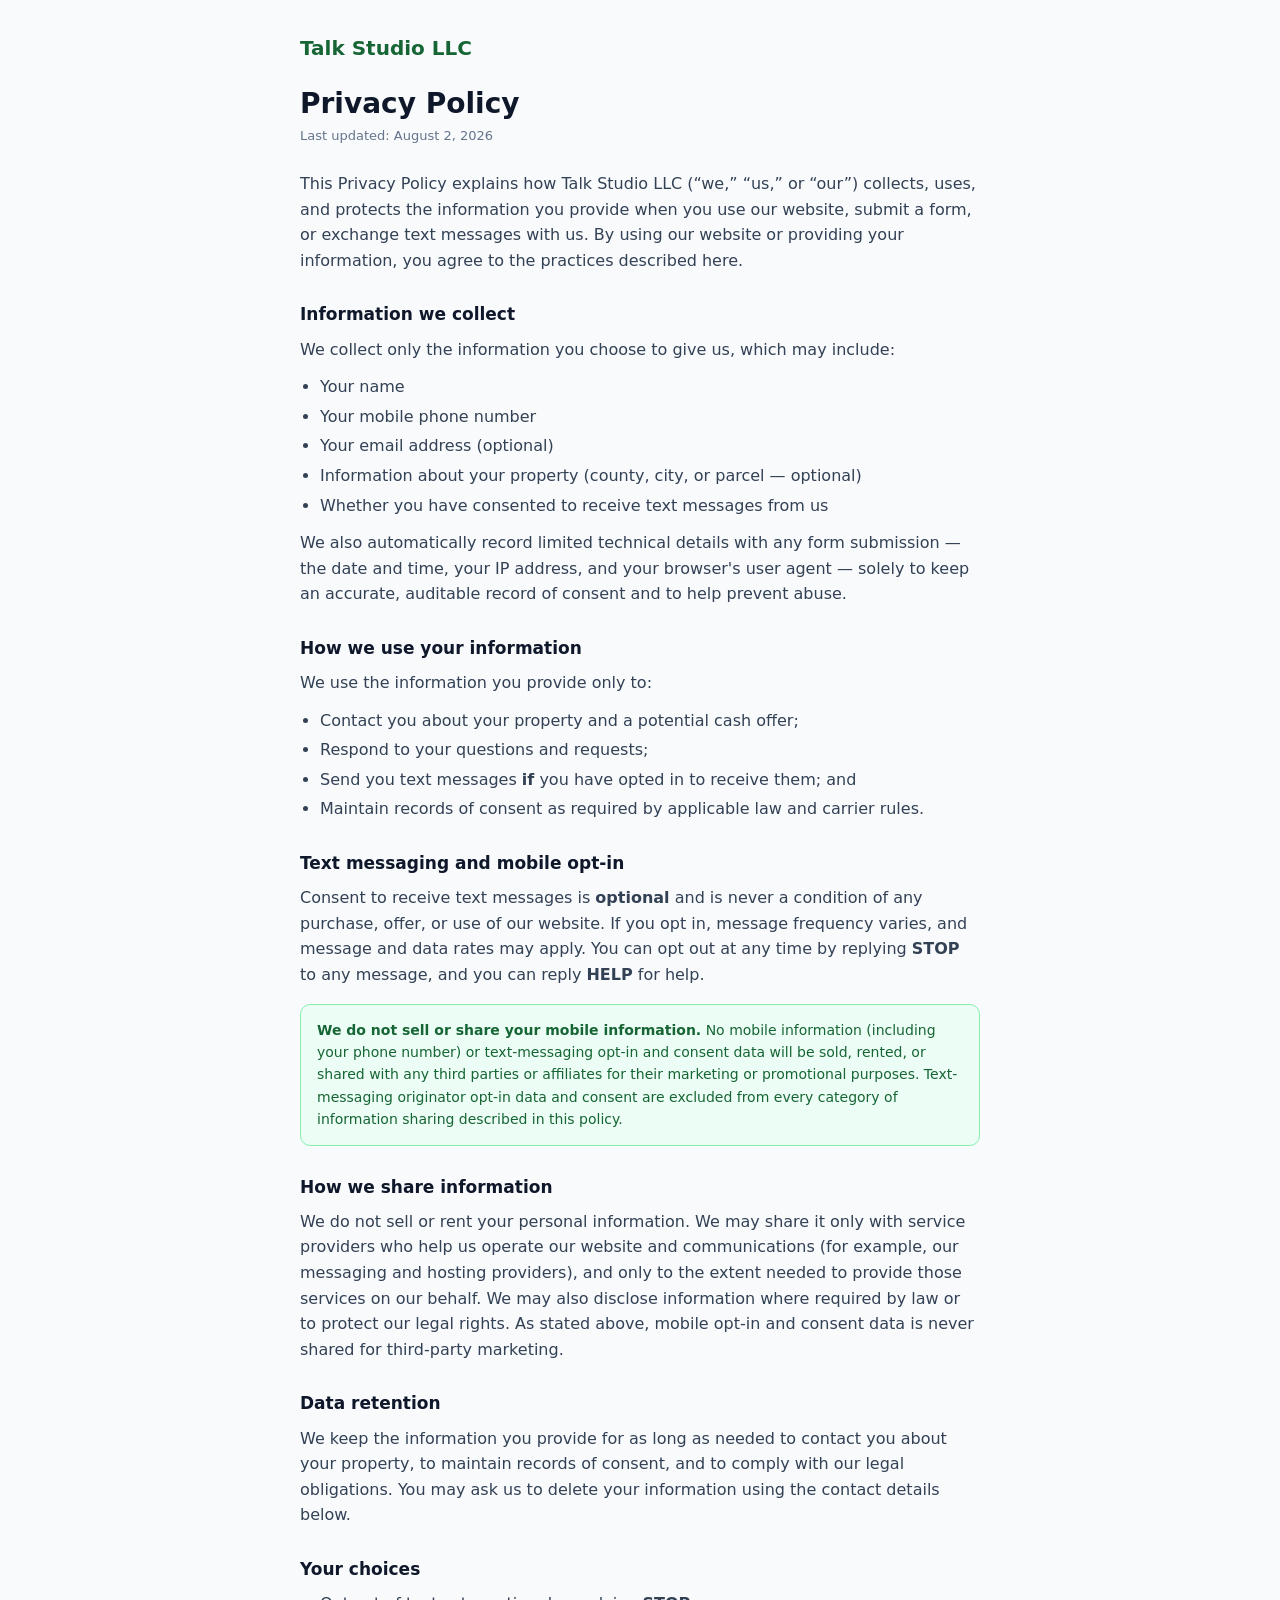
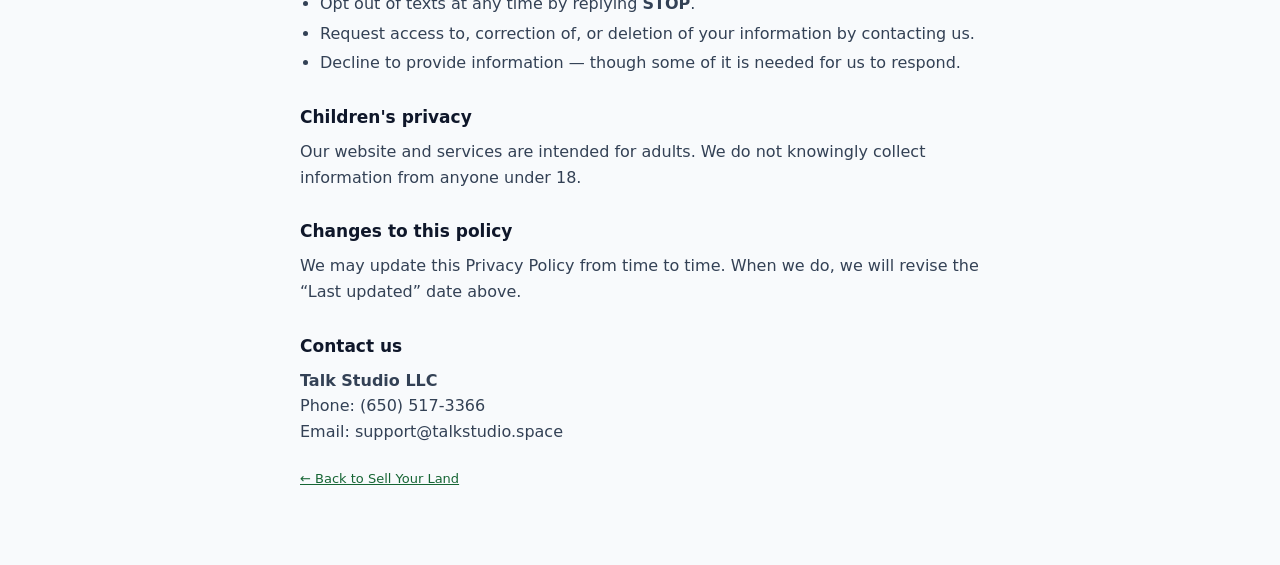
==== privacy/index.html @ fc077828 "Add Privacy Policy page and link it from opt-in page + footer The /privacy URL 404'd — the site coll" ====
<!doctype html>
<html lang="en">
<head>
<meta charset="UTF-8" />
<meta name="viewport" content="width=device-width, initial-scale=1.0" />
<title>Privacy Policy — SmartInvestorCRM</title>
<meta name="description" content="How Talk Studio LLC collects, uses, and protects the information you provide, including SMS opt-in and consent data." />
<style>
  /* Standalone, plain, and obviously a policy page — this is the Privacy
     Policy URL supplied to Twilio/carrier toll-free verification, so it must
     stay readable and unbranded by the dark app theme. */
  * { box-sizing: border-box; }
  body {
    margin: 0; background: #f8fafc; color: #0f172a;
    font-family: ui-sans-serif, system-ui, -apple-system, "Segoe UI", Roboto, sans-serif;
    line-height: 1.6;
  }
  .wrap { max-width: 720px; margin: 0 auto; padding: 32px 20px 64px; }
  header { margin-bottom: 24px; }
  .brand { font-weight: 800; font-size: 20px; color: #166534; }
  a { color: #166534; }
  h1 { font-size: 28px; font-weight: 800; line-height: 1.15; margin: 0 0 6px; }
  .updated { font-size: 13px; color: #64748b; margin: 0 0 24px; }
  h2 { font-size: 17px; font-weight: 700; color: #0f172a; margin: 28px 0 8px; }
  p { margin: 0 0 12px; color: #334155; }
  ul { margin: 0 0 12px; padding-left: 20px; color: #334155; }
  li { margin-bottom: 4px; }
  .callout {
    background: #ecfdf5; border: 1px solid #86efac; border-radius: 10px;
    padding: 14px 16px; margin: 16px 0; color: #166534; font-size: 14px;
  }
  .contact { margin-top: 8px; }
</style>
</head>
<body>
<div class="wrap">
  <header><div class="brand" data-business-name>Talk Studio LLC</div></header>

  <h1>Privacy Policy</h1>
  <p class="updated">Last updated: August 2, 2026</p>

  <p>
    This Privacy Policy explains how <span data-business-name>Talk Studio LLC</span>
    (&ldquo;we,&rdquo; &ldquo;us,&rdquo; or &ldquo;our&rdquo;) collects, uses, and
    protects the information you provide when you use our website, submit a form, or
    exchange text messages with us. By using our website or providing your
    information, you agree to the practices described here.
  </p>

  <h2>Information we collect</h2>
  <p>We collect only the information you choose to give us, which may include:</p>
  <ul>
    <li>Your name</li>
    <li>Your mobile phone number</li>
    <li>Your email address (optional)</li>
    <li>Information about your property (county, city, or parcel — optional)</li>
    <li>Whether you have consented to receive text messages from us</li>
  </ul>
  <p>
    We also automatically record limited technical details with any form
    submission — the date and time, your IP address, and your browser's user
    agent — solely to keep an accurate, auditable record of consent and to help
    prevent abuse.
  </p>

  <h2>How we use your information</h2>
  <p>We use the information you provide only to:</p>
  <ul>
    <li>Contact you about your property and a potential cash offer;</li>
    <li>Respond to your questions and requests;</li>
    <li>Send you text messages <strong>if</strong> you have opted in to receive them; and</li>
    <li>Maintain records of consent as required by applicable law and carrier rules.</li>
  </ul>

  <h2>Text messaging and mobile opt-in</h2>
  <p>
    Consent to receive text messages is <strong>optional</strong> and is never a
    condition of any purchase, offer, or use of our website. If you opt in, message
    frequency varies, and message and data rates may apply. You can opt out at any
    time by replying <strong>STOP</strong> to any message, and you can reply
    <strong>HELP</strong> for help.
  </p>
  <div class="callout">
    <strong>We do not sell or share your mobile information.</strong> No mobile
    information (including your phone number) or text-messaging opt-in and consent
    data will be sold, rented, or shared with any third parties or affiliates for
    their marketing or promotional purposes. Text-messaging originator opt-in data
    and consent are excluded from every category of information sharing described in
    this policy.
  </div>

  <h2>How we share information</h2>
  <p>
    We do not sell or rent your personal information. We may share it only with
    service providers who help us operate our website and communications (for
    example, our messaging and hosting providers), and only to the extent needed to
    provide those services on our behalf. We may also disclose information where
    required by law or to protect our legal rights. As stated above, mobile opt-in
    and consent data is never shared for third-party marketing.
  </p>

  <h2>Data retention</h2>
  <p>
    We keep the information you provide for as long as needed to contact you about
    your property, to maintain records of consent, and to comply with our legal
    obligations. You may ask us to delete your information using the contact details
    below.
  </p>

  <h2>Your choices</h2>
  <ul>
    <li>Opt out of texts at any time by replying <strong>STOP</strong>.</li>
    <li>Request access to, correction of, or deletion of your information by contacting us.</li>
    <li>Decline to provide information — though some of it is needed for us to respond.</li>
  </ul>

  <h2>Children's privacy</h2>
  <p>
    Our website and services are intended for adults. We do not knowingly collect
    information from anyone under 18.
  </p>

  <h2>Changes to this policy</h2>
  <p>
    We may update this Privacy Policy from time to time. When we do, we will revise
    the &ldquo;Last updated&rdquo; date above.
  </p>

  <h2>Contact us</h2>
  <p class="contact">
    <strong data-business-name>Talk Studio LLC</strong><br />
    Phone: <span data-business-phone>(650) 517-3366</span><br />
    Email: <span data-business-email>support@talkstudio.space</span>
  </p>

  <p style="margin-top:24px;font-size:13px;">
    <a href="/sell-your-land">&larr; Back to Sell Your Land</a>
  </p>
</div>

<script src="/assets/config.js"></script>
<script>
  // Single source of truth for business details: fill every [data-business-*]
  // placeholder from config.js, exactly like the opt-in page does, so the
  // legal entity name, phone, and email can never drift between pages.
  (function () {
    var b = (window.SITE_CONFIG || {}).business || {};
    function fill(attr, value) {
      if (!value) return;
      var nodes = document.querySelectorAll('[' + attr + ']');
      for (var i = 0; i < nodes.length; i++) nodes[i].textContent = value;
    }
    fill('data-business-name', b.name);
    fill('data-business-phone', b.phone);
    fill('data-business-email', b.email);
  })();
</script>
</body>
</html>
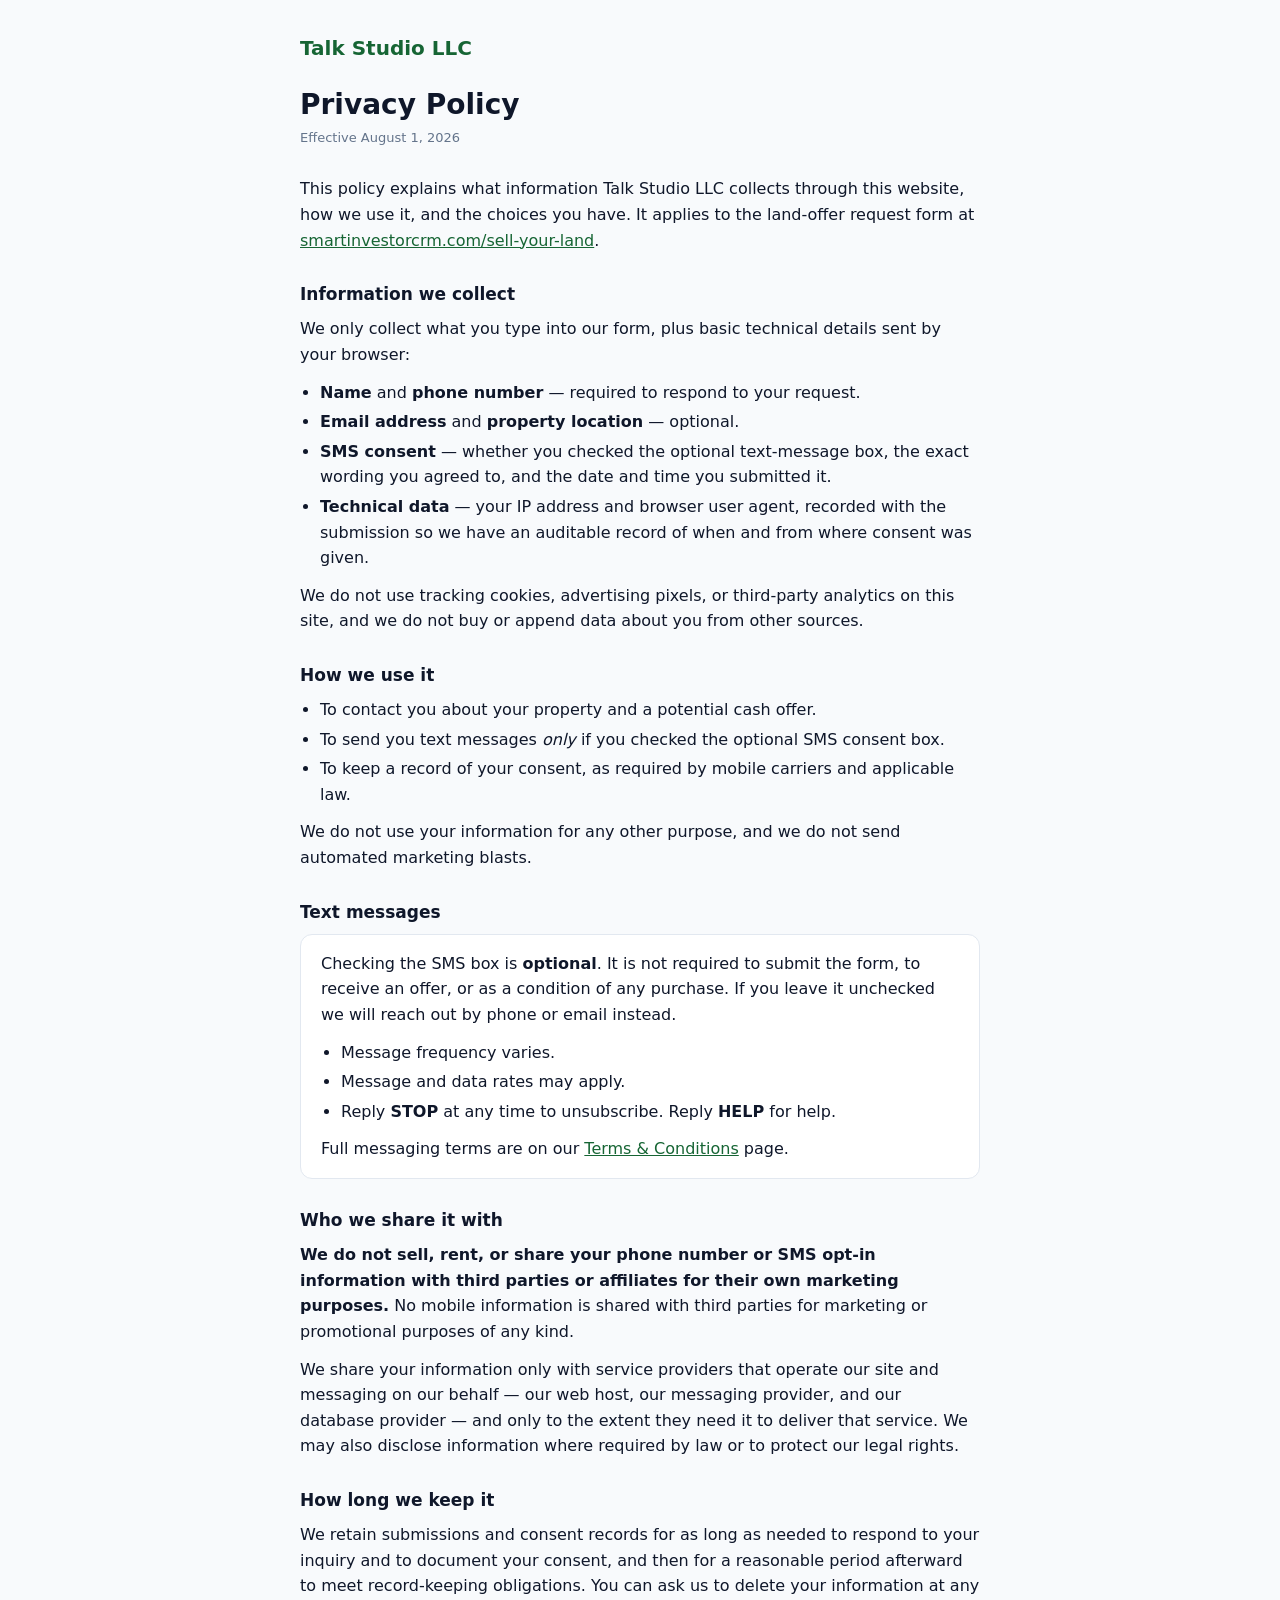
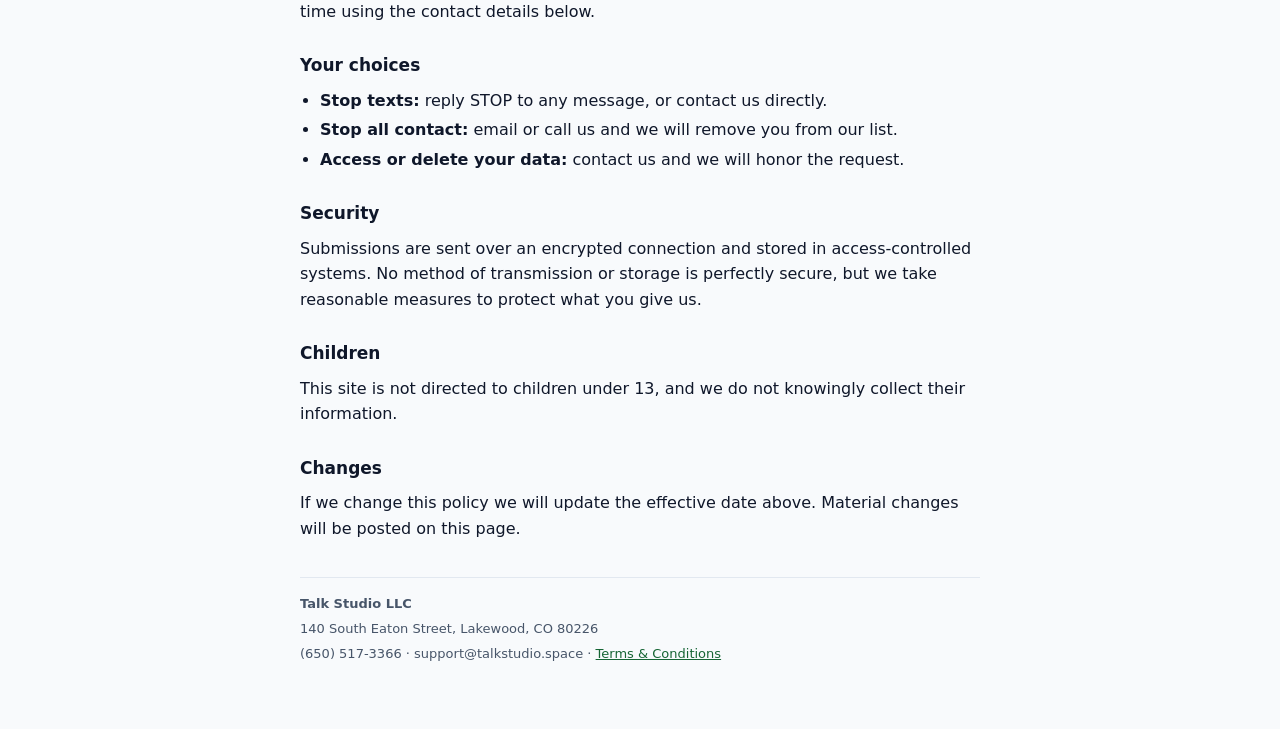
==== commit 124113a9: "feat(legal): add standalone Privacy + Terms pages on shared styling Adds dedicated /privacy and /ter" ====
--- a/privacy/index.html
+++ b/privacy/index.html
@@ -3,157 +3,118 @@
 <head>
 <meta charset="UTF-8" />
 <meta name="viewport" content="width=device-width, initial-scale=1.0" />
-<title>Privacy Policy — SmartInvestorCRM</title>
-<meta name="description" content="How Talk Studio LLC collects, uses, and protects the information you provide, including SMS opt-in and consent data." />
-<style>
-  /* Standalone, plain, and obviously a policy page — this is the Privacy
-     Policy URL supplied to Twilio/carrier toll-free verification, so it must
-     stay readable and unbranded by the dark app theme. */
-  * { box-sizing: border-box; }
-  body {
-    margin: 0; background: #f8fafc; color: #0f172a;
-    font-family: ui-sans-serif, system-ui, -apple-system, "Segoe UI", Roboto, sans-serif;
-    line-height: 1.6;
-  }
-  .wrap { max-width: 720px; margin: 0 auto; padding: 32px 20px 64px; }
-  header { margin-bottom: 24px; }
-  .brand { font-weight: 800; font-size: 20px; color: #166534; }
-  a { color: #166534; }
-  h1 { font-size: 28px; font-weight: 800; line-height: 1.15; margin: 0 0 6px; }
-  .updated { font-size: 13px; color: #64748b; margin: 0 0 24px; }
-  h2 { font-size: 17px; font-weight: 700; color: #0f172a; margin: 28px 0 8px; }
-  p { margin: 0 0 12px; color: #334155; }
-  ul { margin: 0 0 12px; padding-left: 20px; color: #334155; }
-  li { margin-bottom: 4px; }
-  .callout {
-    background: #ecfdf5; border: 1px solid #86efac; border-radius: 10px;
-    padding: 14px 16px; margin: 16px 0; color: #166534; font-size: 14px;
-  }
-  .contact { margin-top: 8px; }
-</style>
+<title>Privacy Policy — Talk Studio LLC</title>
+<meta name="description" content="How Talk Studio LLC collects, uses, and protects the information you submit, including phone numbers and SMS opt-in data." />
+<link rel="stylesheet" href="/assets/legal.css" />
 </head>
 <body>
 <div class="wrap">
-  <header><div class="brand" data-business-name>Talk Studio LLC</div></header>
+  <header><a class="brand" href="/sell-your-land/" data-business-name>Talk Studio LLC</a></header>
 
   <h1>Privacy Policy</h1>
-  <p class="updated">Last updated: August 2, 2026</p>
+  <p class="eff">Effective August 1, 2026</p>
 
   <p>
-    This Privacy Policy explains how <span data-business-name>Talk Studio LLC</span>
-    (&ldquo;we,&rdquo; &ldquo;us,&rdquo; or &ldquo;our&rdquo;) collects, uses, and
-    protects the information you provide when you use our website, submit a form, or
-    exchange text messages with us. By using our website or providing your
-    information, you agree to the practices described here.
+    This policy explains what information <span data-business-name>Talk Studio LLC</span> collects
+    through this website, how we use it, and the choices you have. It applies to the land-offer
+    request form at <a href="/sell-your-land/">smartinvestorcrm.com/sell-your-land</a>.
   </p>
 
   <h2>Information we collect</h2>
-  <p>We collect only the information you choose to give us, which may include:</p>
+  <p>We only collect what you type into our form, plus basic technical details sent by your browser:</p>
   <ul>
-    <li>Your name</li>
-    <li>Your mobile phone number</li>
-    <li>Your email address (optional)</li>
-    <li>Information about your property (county, city, or parcel — optional)</li>
-    <li>Whether you have consented to receive text messages from us</li>
+    <li><strong>Name</strong> and <strong>phone number</strong> — required to respond to your request.</li>
+    <li><strong>Email address</strong> and <strong>property location</strong> — optional.</li>
+    <li><strong>SMS consent</strong> — whether you checked the optional text-message box, the exact
+        wording you agreed to, and the date and time you submitted it.</li>
+    <li><strong>Technical data</strong> — your IP address and browser user agent, recorded with the
+        submission so we have an auditable record of when and from where consent was given.</li>
   </ul>
   <p>
-    We also automatically record limited technical details with any form
-    submission — the date and time, your IP address, and your browser's user
-    agent — solely to keep an accurate, auditable record of consent and to help
-    prevent abuse.
+    We do not use tracking cookies, advertising pixels, or third-party analytics on this site, and we
+    do not buy or append data about you from other sources.
   </p>
 
-  <h2>How we use your information</h2>
-  <p>We use the information you provide only to:</p>
+  <h2>How we use it</h2>
   <ul>
-    <li>Contact you about your property and a potential cash offer;</li>
-    <li>Respond to your questions and requests;</li>
-    <li>Send you text messages <strong>if</strong> you have opted in to receive them; and</li>
-    <li>Maintain records of consent as required by applicable law and carrier rules.</li>
+    <li>To contact you about your property and a potential cash offer.</li>
+    <li>To send you text messages <em>only</em> if you checked the optional SMS consent box.</li>
+    <li>To keep a record of your consent, as required by mobile carriers and applicable law.</li>
   </ul>
+  <p>We do not use your information for any other purpose, and we do not send automated marketing blasts.</p>
 
-  <h2>Text messaging and mobile opt-in</h2>
-  <p>
-    Consent to receive text messages is <strong>optional</strong> and is never a
-    condition of any purchase, offer, or use of our website. If you opt in, message
-    frequency varies, and message and data rates may apply. You can opt out at any
-    time by replying <strong>STOP</strong> to any message, and you can reply
-    <strong>HELP</strong> for help.
-  </p>
-  <div class="callout">
-    <strong>We do not sell or share your mobile information.</strong> No mobile
-    information (including your phone number) or text-messaging opt-in and consent
-    data will be sold, rented, or shared with any third parties or affiliates for
-    their marketing or promotional purposes. Text-messaging originator opt-in data
-    and consent are excluded from every category of information sharing described in
-    this policy.
+  <h2>Text messages</h2>
+  <div class="card">
+    <p>
+      Checking the SMS box is <strong>optional</strong>. It is not required to submit the form, to
+      receive an offer, or as a condition of any purchase. If you leave it unchecked we will reach
+      out by phone or email instead.
+    </p>
+    <ul>
+      <li>Message frequency varies.</li>
+      <li>Message and data rates may apply.</li>
+      <li>Reply <strong>STOP</strong> at any time to unsubscribe. Reply <strong>HELP</strong> for help.</li>
+    </ul>
+    <p style="margin:0">
+      Full messaging terms are on our <a href="/terms/">Terms &amp; Conditions</a> page.
+    </p>
   </div>
 
-  <h2>How we share information</h2>
+  <h2>Who we share it with</h2>
   <p>
-    We do not sell or rent your personal information. We may share it only with
-    service providers who help us operate our website and communications (for
-    example, our messaging and hosting providers), and only to the extent needed to
-    provide those services on our behalf. We may also disclose information where
-    required by law or to protect our legal rights. As stated above, mobile opt-in
-    and consent data is never shared for third-party marketing.
+    <strong>We do not sell, rent, or share your phone number or SMS opt-in information with third
+    parties or affiliates for their own marketing purposes.</strong> No mobile information is shared
+    with third parties for marketing or promotional purposes of any kind.
+  </p>
+  <p>
+    We share your information only with service providers that operate our site and messaging on our
+    behalf — our web host, our messaging provider, and our database provider — and only to the extent
+    they need it to deliver that service. We may also disclose information where required by law or to
+    protect our legal rights.
   </p>
 
-  <h2>Data retention</h2>
+  <h2>How long we keep it</h2>
   <p>
-    We keep the information you provide for as long as needed to contact you about
-    your property, to maintain records of consent, and to comply with our legal
-    obligations. You may ask us to delete your information using the contact details
-    below.
+    We retain submissions and consent records for as long as needed to respond to your inquiry and to
+    document your consent, and then for a reasonable period afterward to meet record-keeping
+    obligations. You can ask us to delete your information at any time using the contact details below.
   </p>
 
   <h2>Your choices</h2>
   <ul>
-    <li>Opt out of texts at any time by replying <strong>STOP</strong>.</li>
-    <li>Request access to, correction of, or deletion of your information by contacting us.</li>
-    <li>Decline to provide information — though some of it is needed for us to respond.</li>
+    <li><strong>Stop texts:</strong> reply STOP to any message, or contact us directly.</li>
+    <li><strong>Stop all contact:</strong> email or call us and we will remove you from our list.</li>
+    <li><strong>Access or delete your data:</strong> contact us and we will honor the request.</li>
   </ul>
 
-  <h2>Children's privacy</h2>
+  <h2>Security</h2>
   <p>
-    Our website and services are intended for adults. We do not knowingly collect
-    information from anyone under 18.
+    Submissions are sent over an encrypted connection and stored in access-controlled systems. No
+    method of transmission or storage is perfectly secure, but we take reasonable measures to protect
+    what you give us.
   </p>
 
-  <h2>Changes to this policy</h2>
+  <h2>Children</h2>
+  <p>This site is not directed to children under 13, and we do not knowingly collect their information.</p>
+
+  <h2>Changes</h2>
   <p>
-    We may update this Privacy Policy from time to time. When we do, we will revise
-    the &ldquo;Last updated&rdquo; date above.
+    If we change this policy we will update the effective date above. Material changes will be posted
+    on this page.
   </p>
 
-  <h2>Contact us</h2>
-  <p class="contact">
-    <strong data-business-name>Talk Studio LLC</strong><br />
-    Phone: <span data-business-phone>(650) 517-3366</span><br />
-    Email: <span data-business-email>support@talkstudio.space</span>
-  </p>
-
-  <p style="margin-top:24px;font-size:13px;">
-    <a href="/sell-your-land">&larr; Back to Sell Your Land</a>
-  </p>
+  <footer>
+    <p style="margin:0 0 4px"><strong data-business-name>Talk Studio LLC</strong></p>
+    <p style="margin:0 0 4px">140 South Eaton Street, Lakewood, CO 80226</p>
+    <p style="margin:0">
+      <span data-business-phone>(650) 517-3366</span> ·
+      <span data-business-email>support@talkstudio.space</span> ·
+      <a href="/terms/">Terms &amp; Conditions</a>
+    </p>
+  </footer>
 </div>
 
 <script src="/assets/config.js"></script>
-<script>
-  // Single source of truth for business details: fill every [data-business-*]
-  // placeholder from config.js, exactly like the opt-in page does, so the
-  // legal entity name, phone, and email can never drift between pages.
-  (function () {
-    var b = (window.SITE_CONFIG || {}).business || {};
-    function fill(attr, value) {
-      if (!value) return;
-      var nodes = document.querySelectorAll('[' + attr + ']');
-      for (var i = 0; i < nodes.length; i++) nodes[i].textContent = value;
-    }
-    fill('data-business-name', b.name);
-    fill('data-business-phone', b.phone);
-    fill('data-business-email', b.email);
-  })();
-</script>
+<script src="/assets/legal.js"></script>
 </body>
 </html>
--- a/assets/legal.css
+++ b/assets/legal.css
@@ -0,0 +1,27 @@
+/* Shared styling for the standalone legal pages (/privacy, /terms). Kept
+   deliberately plain and light — these are the documents carriers and
+   Twilio reviewers read, so legibility beats art direction. */
+* { box-sizing: border-box; }
+body {
+  margin: 0; background: #f8fafc; color: #0f172a;
+  font-family: ui-sans-serif, system-ui, -apple-system, "Segoe UI", Roboto, sans-serif;
+  line-height: 1.6;
+}
+.wrap { max-width: 720px; margin: 0 auto; padding: 32px 20px 64px; }
+header { margin-bottom: 24px; }
+.brand { font-weight: 800; font-size: 20px; color: #166534; text-decoration: none; }
+h1 { font-size: 28px; font-weight: 800; line-height: 1.2; margin: 0 0 6px; }
+.eff { font-size: 13px; color: #64748b; margin: 0 0 28px; }
+h2 { font-size: 17px; font-weight: 700; margin: 28px 0 8px; }
+p { margin: 0 0 12px; }
+ul { margin: 0 0 12px; padding-left: 20px; }
+li { margin-bottom: 4px; }
+a { color: #166534; }
+.card {
+  background: #fff; border: 1px solid #e2e8f0; border-radius: 12px;
+  padding: 16px 20px; margin: 0 0 12px;
+}
+footer {
+  margin-top: 36px; padding-top: 16px; border-top: 1px solid #e2e8f0;
+  font-size: 13px; color: #475569;
+}
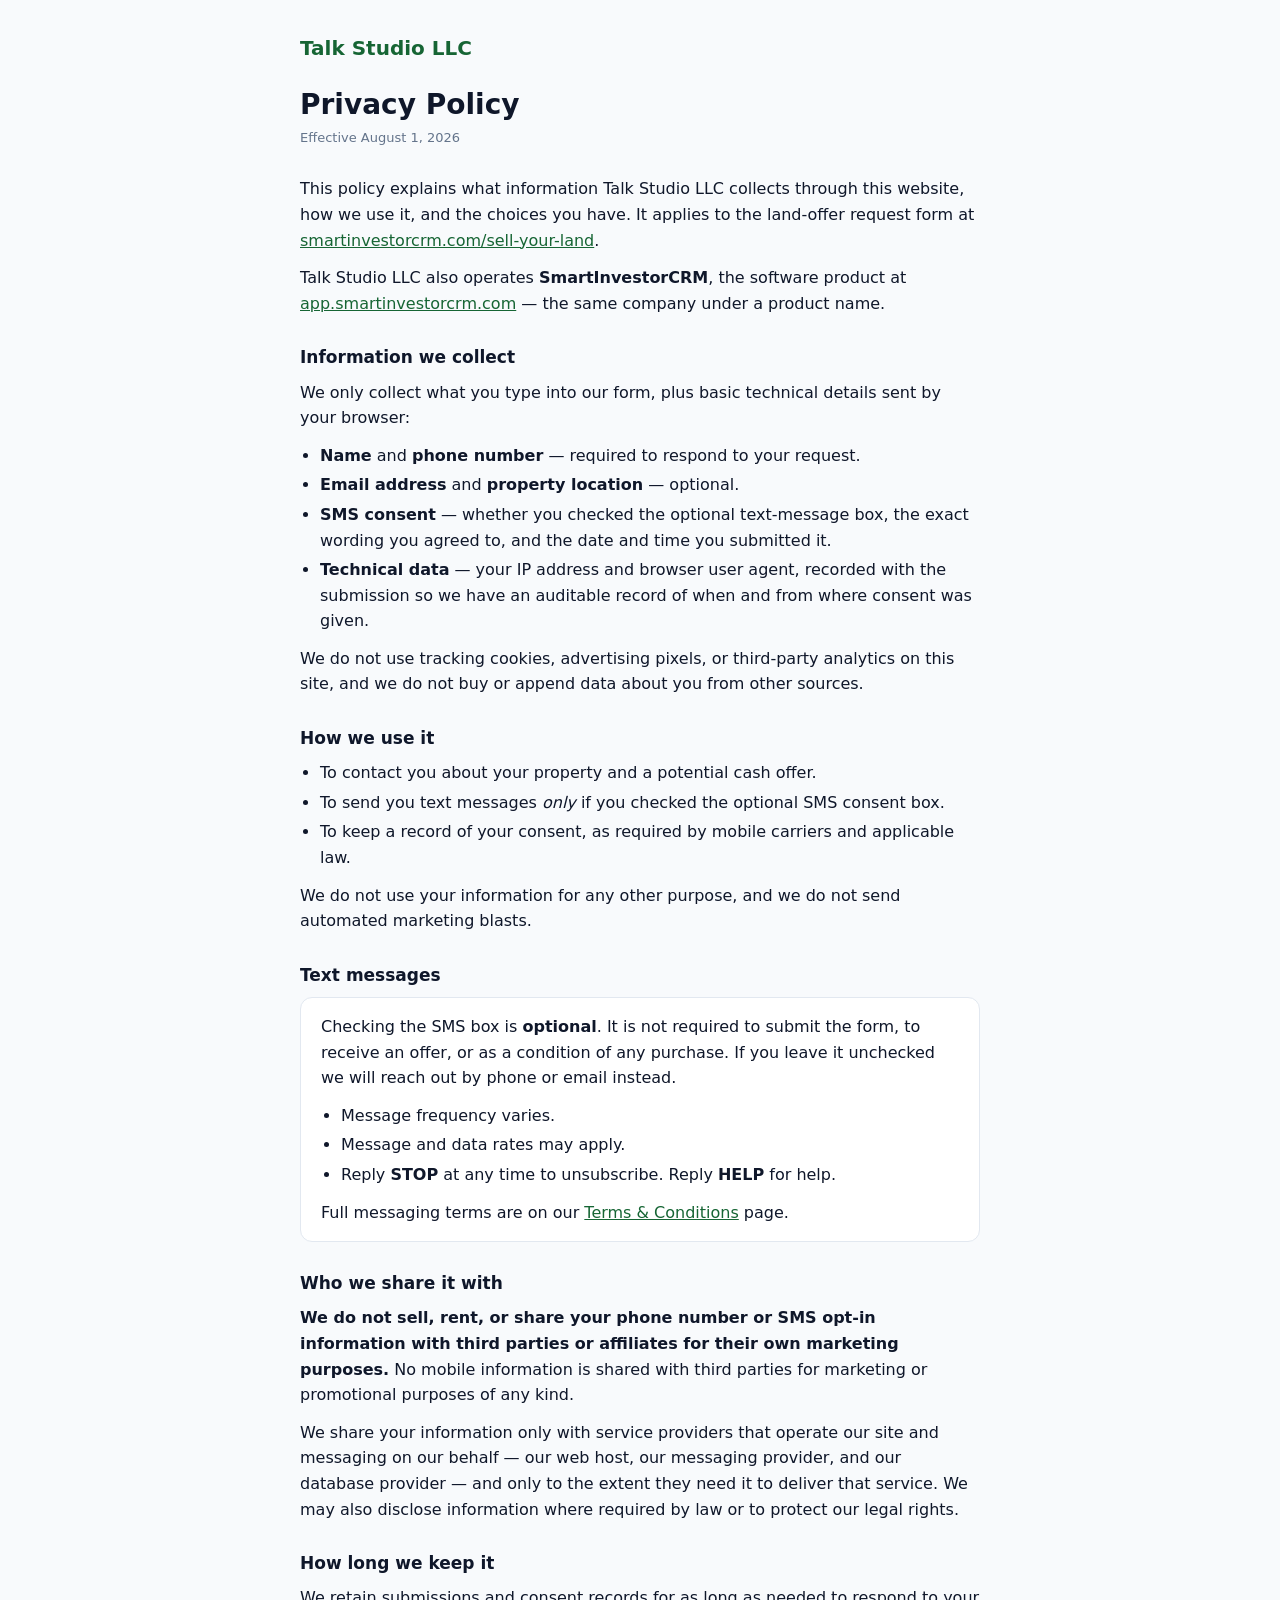
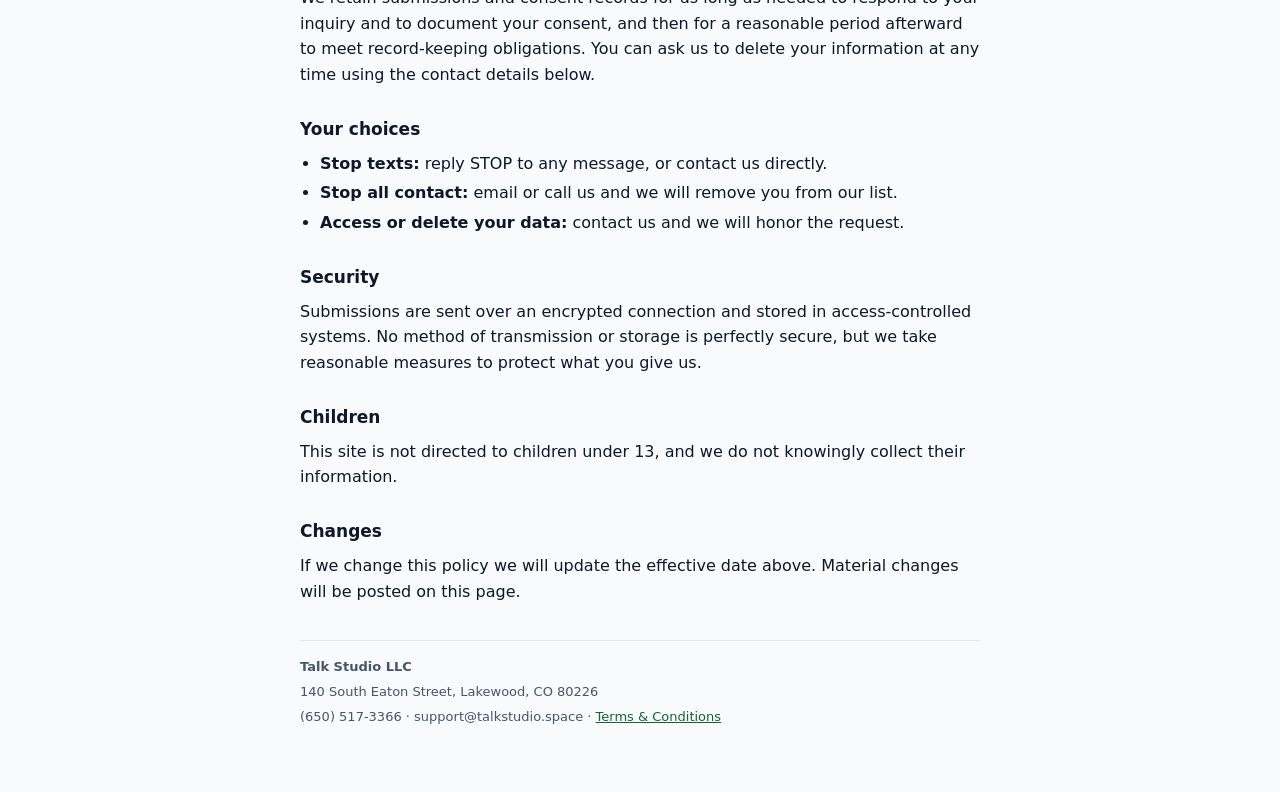
==== commit 4d6a6886: "Make Talk Studio LLC legible as the operator A carrier reviewer checking who runs smartinvestorcrm.c" ====
--- a/privacy/index.html
+++ b/privacy/index.html
@@ -18,6 +18,16 @@
     This policy explains what information <span data-business-name>Talk Studio LLC</span> collects
     through this website, how we use it, and the choices you have. It applies to the land-offer
     request form at <a href="/sell-your-land/">smartinvestorcrm.com/sell-your-land</a>.
+  </p>
+
+  <!-- Names the product as well as the entity, for the same reason as /terms:
+       someone arriving from a carrier registration sees only the legal entity
+       otherwise, with nothing tying it to the SmartInvestorCRM branding. -->
+  <p>
+    <span data-business-name>Talk Studio LLC</span> also operates
+    <strong>SmartInvestorCRM</strong>, the software product at
+    <a href="https://app.smartinvestorcrm.com">app.smartinvestorcrm.com</a> — the same
+    company under a product name.
   </p>
 
   <h2>Information we collect</h2>
